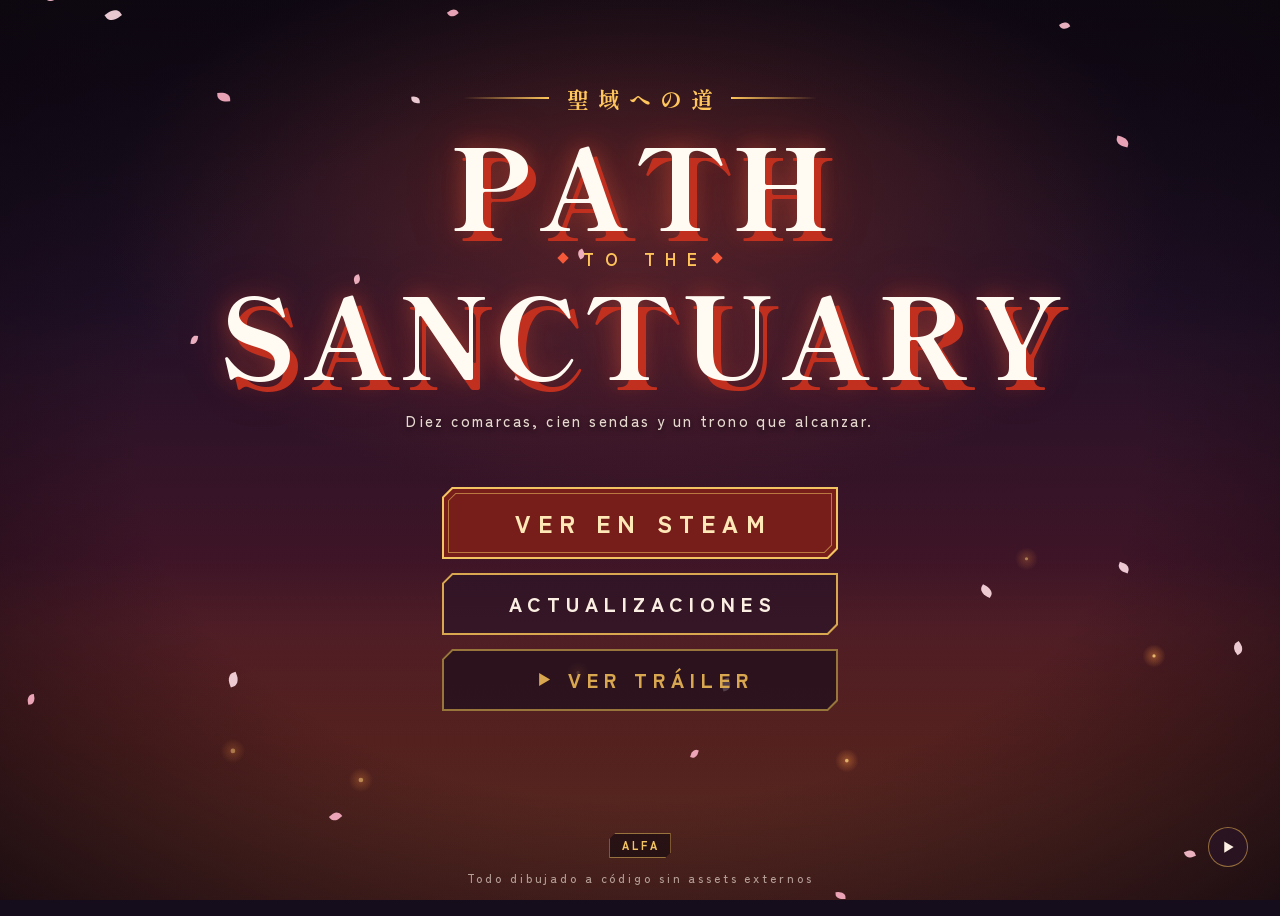
==== index.html @ 7b911934 "0.9" ====
<!doctype html>
<html lang="es">
<head>
  <meta charset="utf-8">
  <meta name="viewport" content="width=device-width, initial-scale=1">
  <title>Path to the Sanctuary</title>
  <meta name="description" content="Path to the Sanctuary (聖域への道): diez comarcas de diez sendas cada una. Se baja matando lo que salga al paso hasta que la puerta se abre.">
  <meta name="theme-color" content="#160d1c">
  <meta property="og:title" content="Path to the Sanctuary">
  <meta property="og:description" content="Diez comarcas, cien sendas y un trono que alcanzar.">
  <link rel="icon" href="assets/img/icono.svg" type="image/svg+xml">
  <link rel="preconnect" href="https://fonts.googleapis.com">
  <link rel="preconnect" href="https://fonts.gstatic.com" crossorigin>
  <link href="https://fonts.googleapis.com/css2?family=Shippori+Mincho+B1:wght@800&family=Zen+Kaku+Gothic+New:wght@500;700;900&display=swap" rel="stylesheet">
  <link rel="stylesheet" href="css/comun.css">
  <link rel="stylesheet" href="css/index.css">
</head>
<body>

  <div class="fondo" aria-hidden="true">
    <video class="fondo__video" src="assets/video/fondo.mp4" autoplay muted loop playsinline preload="auto"></video>
    <div class="fondo__velo"></div>
    <div class="fondo__vineta"></div>
    <canvas class="fondo__petalos"></canvas>
  </div>

  <button class="mando mando--pausa" type="button" data-pausa-fondo aria-label="Pausar el vídeo de fondo"></button>

  <main class="portada">
    <div></div>

    <div class="hero">
      <div class="rotulo portada__rotulo">
        <p class="rotulo__kanji aparece" lang="ja"><span>聖域への道</span></p>
        <h1 class="aparece aparece--2">
          <span class="titular">PATH</span>
          <span class="enlace"><span>TO THE</span></span>
          <span class="titular">SANCTUARY</span>
        </h1>
        <p class="lema aparece aparece--3">Diez comarcas, cien sendas y un trono que alcanzar.</p>
      </div>

      <nav class="botonera aparece aparece--4" aria-label="Principal">
        <a class="boton boton--principal" data-steam href="https://store.steampowered.com/" target="_blank" rel="noopener">
          <i class="boton__doble" aria-hidden="true"></i>
          <span>VER EN STEAM</span>
        </a>
        <a class="boton" href="actualizaciones.html"><span>ACTUALIZACIONES</span></a>
        <button class="boton boton--callado" type="button" data-abrir-trailer>
          <svg viewBox="0 0 24 24" fill="currentColor" aria-hidden="true"><path d="M7 4.5v15l12.5-7.5z"/></svg>
          <span>VER TRÁILER</span>
        </button>
      </nav>
    </div>

    <footer class="portada__pie">
      <span class="sello">ALFA</span>
      <p>Todo dibujado a código sin assets externos</p>
    </footer>
  </main>

  <div class="cine" id="cine" role="dialog" aria-modal="true" aria-label="Tráiler de Path to the Sanctuary" aria-hidden="true">
    <div class="cine__marco">
      <video src="assets/video/trailer.mp4" controls playsinline preload="none"></video>
      <button class="mando cine__cerrar" type="button" data-cerrar-trailer aria-label="Cerrar el tráiler">
        <svg viewBox="0 0 24 24" fill="none" stroke="currentColor" stroke-width="2.6" stroke-linecap="round" aria-hidden="true"><path d="M6 6l12 12M18 6L6 18"/></svg>
      </button>
    </div>
  </div>

  <script src="js/config.js"></script>
  <script src="js/fondo.js"></script>
  <script src="js/index.js"></script>
</body>
</html>
---- css/comun.css ----
/* comun.css - estilos compartidos por todas las páginas */

:root {
  --noche: #160d1c;
  --velo: 12, 6, 14; /* en rgb, para usarlo con transparencia */
  --panel: rgba(48, 24, 40, .92);

  --oro: #d9a74f;
  --oro-vivo: #f2c462;
  --oro-palido: #ffe7a6;
  --oro-rotulo: #ffc65c;
  --ceniza: #fbeee2;
  --melocoton: #ffd6b5;
  --blanco: #fffaf4;
  --crema: #ffe8b8;
  --bermellon: #8a2218;
  --avivado: #ec6a2c;
  --sol: #f4593a;
  --titular: #fffbf2;
  --titular-sombra: #c1301f;

  --cielo-1: #1e1733;
  --cielo-2: #40204c;
  --cielo-3: #8b2c4e;
  --cielo-4: #cf4a34;
  --cielo-5: #ff8f3d;

  --mincho: "Shippori Mincho B1", "Yu Mincho", serif;
  --gothic: "Zen Kaku Gothic New", "Yu Gothic", system-ui, sans-serif;

  --corte: 10px;
  --ancho-botones: 396px;

  --cursor: url("../assets/img/cursor.svg") 1 1, auto;
  --cursor-mano: url("../assets/img/cursor-mano.svg") 6 1, pointer;
}

/* ---------- Base ---------- */

*, *::before, *::after { box-sizing: border-box; }

html { background: var(--noche); color-scheme: dark; cursor: var(--cursor); }

a, button { cursor: var(--cursor-mano); }

body {
  margin: 0;
  min-height: 100vh;
  min-height: 100svh;
  color: var(--ceniza);
  font-family: var(--gothic);
  font-weight: 500;
  line-height: 1.6;
  -webkit-font-smoothing: antialiased;
  overflow-x: hidden;
}

img, video { display: block; max-width: 100%; }

[hidden] { display: none !important; }

a { color: inherit; }

:focus-visible { outline: 2px solid var(--oro-vivo); outline-offset: 4px; }

/* ---------- Fondo: vídeo, velo, viñeta y pétalos ---------- */

.fondo {
  position: fixed;
  inset: 0;
  z-index: -1;
  overflow: hidden;
  background: linear-gradient(to bottom, var(--cielo-1) 0%, var(--cielo-2) 34%,
    var(--cielo-3) 62%, var(--cielo-4) 84%, var(--cielo-5) 100%);
}

.fondo__video {
  position: absolute;
  inset: 0;
  width: 100%;
  height: 100%;
  object-fit: cover;
  opacity: 0;
  /* ampliado para dejar fuera del cuadro el HUD de la partida */
  transform: scale(1.24);
  transition: opacity 1.2s ease;
}

.fondo__video.listo { opacity: 1; }

.fondo__velo {
  position: absolute;
  inset: 0;
  background:
    radial-gradient(ellipse 60% 45% at 50% 24%, rgba(244, 89, 58, .28), rgba(244, 89, 58, 0) 70%),
    linear-gradient(to bottom, rgba(var(--velo), .8) 0%, rgba(var(--velo), .58) 38%,
      rgba(var(--velo), .62) 70%, rgba(var(--velo), .92) 100%);
}

.fondo__velo::after {
  content: "";
  position: absolute;
  left: 0; right: 0; bottom: 0;
  height: 38%;
  background: linear-gradient(to top, rgba(207, 74, 52, .28), rgba(207, 74, 52, 0));
  mix-blend-mode: screen;
}

/* más oscuro, para páginas con mucho texto */
.fondo--hondo .fondo__velo {
  background:
    radial-gradient(ellipse 60% 35% at 50% 0%, rgba(244, 89, 58, .22), rgba(244, 89, 58, 0) 70%),
    linear-gradient(to bottom, rgba(var(--velo), .86), rgba(var(--velo), .8) 50%, rgba(var(--velo), .93));
}

.fondo__vineta {
  position: absolute;
  inset: 0;
  background: radial-gradient(ellipse at center, rgba(0, 0, 0, 0) 55%, rgba(var(--velo), .75) 100%);
}

.fondo__petalos {
  position: absolute;
  inset: 0;
  width: 100%;
  height: 100%;
  pointer-events: none;
}

/* ---------- Mando: botón redondo (pausa, cerrar) ---------- */

.mando {
  display: inline-flex;
  align-items: center;
  justify-content: center;
  width: 40px;
  height: 40px;
  padding: 0;
  border: 1px solid rgba(217, 167, 79, .6);
  border-radius: 50%;
  background: rgba(43, 20, 39, .7);
  color: var(--ceniza);
  transition: background .12s, border-color .12s, transform .12s;
}

.mando:hover { background: rgba(224, 80, 46, .84); border-color: var(--melocoton); transform: scale(1.06); }

.mando svg { width: 18px; height: 18px; }

.mando--pausa {
  position: fixed;
  right: clamp(16px, 3vw, 32px);
  bottom: 33px;
  z-index: 20;
}

/* ---------- Rótulo: kanji, titular y lema ---------- */

.rotulo {
  text-align: center;
  user-select: none;
}

.rotulo h1 { margin: 0; font-weight: inherit; }
.rotulo h1 .titular { display: block; }

.rotulo__kanji {
  display: flex;
  align-items: center;
  justify-content: center;
  gap: 18px;
  margin: 0 0 12px;
  font-family: var(--mincho);
  font-weight: 800;
  font-size: clamp(16px, 2.2vw, 22px);
  letter-spacing: .42em;
  color: var(--oro-rotulo);
}

/* compensa el espaciado de la última letra para centrar el texto */
.rotulo__kanji span { margin-right: -.42em; }

.rotulo__kanji::before,
.rotulo__kanji::after {
  content: "";
  width: clamp(40px, 7vw, 86px);
  height: 2px;
}

.rotulo__kanji::before { background: linear-gradient(to right, rgba(255, 198, 92, 0), var(--oro-rotulo)); }
.rotulo__kanji::after { background: linear-gradient(to right, var(--oro-rotulo), rgba(255, 198, 92, 0)); }

.titular {
  margin: 0;
  font-family: var(--mincho);
  font-weight: 800;
  font-size: var(--tam-titular, clamp(36px, 11.5vw, 112px));
  line-height: .98;
  letter-spacing: .06em;
  margin-right: -.06em;
  color: var(--titular);
  text-shadow:
    .07em .085em 0 var(--titular-sombra),
    0 0 .2em rgba(244, 89, 58, .38),
    0 0 .38em rgba(244, 89, 58, .24),
    0 0 .6em rgba(244, 89, 58, .16);
}

.lema {
  margin: 22px auto 0;
  max-width: 38em;
  font-size: 15px;
  letter-spacing: .16em;
  color: rgba(251, 238, 226, .9);
  text-shadow: 0 2px 6px rgba(var(--velo), .8);
}

/* ---------- Botón: laca con filete y dos esquinas en chaflán ---------- */

.boton {
  --b: 2px;
  --fondo: rgba(43, 20, 39, .7);
  --filete: var(--oro);
  --letra: var(--ceniza);
  --brillo: rgba(244, 89, 58, .55);

  position: relative;
  isolation: isolate;
  display: flex;
  align-items: center;
  justify-content: center;
  width: 100%;
  height: 62px;
  padding: 0 20px;
  border: 0;
  background: none;
  font-family: var(--gothic);
  font-weight: 900;
  font-size: 20px;
  letter-spacing: .3em;
  text-transform: uppercase;
  text-decoration: none;
  color: var(--letra);
  transition: transform .12s ease, color .12s ease, filter .12s ease;
  -webkit-tap-highlight-color: transparent;
}

.boton > span { position: relative; z-index: 2; margin-right: -.3em; white-space: nowrap; }

.boton svg { position: relative; z-index: 2; width: 1.05em; height: 1.05em; margin-right: .7em; flex: none; }

/* el fondo */
.boton::before {
  content: "";
  position: absolute;
  inset: 0;
  z-index: -1;
  background: var(--fondo);
  clip-path: polygon(var(--corte) 0, 100% 0, 100% calc(100% - var(--corte)),
    calc(100% - var(--corte)) 100%, 0 100%, 0 var(--corte));
  transition: background .12s ease;
}

/* el filete: un anillo con la misma silueta */
.boton::after {
  content: "";
  position: absolute;
  inset: 0;
  z-index: 1;
  background: var(--filete);
  clip-path: polygon(evenodd,
    var(--corte) 0, 100% 0, 100% calc(100% - var(--corte)), calc(100% - var(--corte)) 100%,
    0 100%, 0 var(--corte), var(--corte) 0,
    calc(var(--corte) + var(--b) * .41) var(--b), var(--b) calc(var(--corte) + var(--b) * .41),
    var(--b) calc(100% - var(--b)), calc(100% - var(--corte) - var(--b) * .41) calc(100% - var(--b)),
    calc(100% - var(--b)) calc(100% - var(--corte) - var(--b) * .41), calc(100% - var(--b)) var(--b),
    calc(var(--corte) + var(--b) * .41) var(--b));
  transition: background .12s ease;
}

.boton:hover,
.boton:focus-visible {
  --fondo: rgba(224, 80, 46, .84);
  --filete: var(--melocoton);
  --letra: var(--blanco);
  transform: scale(1.035);
  filter: drop-shadow(0 0 5px var(--brillo));
  outline: none;
}

.boton:active { transform: scale(1.02); }

.boton--principal {
  --fondo: rgba(138, 34, 24, .78);
  --filete: var(--oro-vivo);
  --letra: var(--crema);
  --brillo: rgba(255, 199, 92, .6);
  height: 72px;
  font-size: 24px;
}

.boton--principal:hover,
.boton--principal:focus-visible {
  --fondo: rgba(236, 106, 44, .88);
  --filete: var(--oro-palido);
  --letra: var(--blanco);
}

/* segundo filete por dentro del principal */
.boton__doble {
  position: absolute;
  inset: 6px;
  z-index: 1;
  background: var(--filete);
  opacity: .55;
  --c: calc(var(--corte) - 2.5px);
  clip-path: polygon(evenodd,
    var(--c) 0, 100% 0, 100% calc(100% - var(--c)), calc(100% - var(--c)) 100%,
    0 100%, 0 var(--c), var(--c) 0,
    calc(var(--c) + .41px) 1px, 1px calc(var(--c) + .41px), 1px calc(100% - 1px),
    calc(100% - var(--c) - .41px) calc(100% - 1px), calc(100% - 1px) calc(100% - var(--c) - .41px),
    calc(100% - 1px) 1px, calc(var(--c) + .41px) 1px);
  transition: background .12s ease;
  pointer-events: none;
}

.boton--callado {
  --fondo: rgba(31, 15, 28, .75);
  --filete: #98753a;
  --letra: var(--oro);
}

.boton--chico {
  height: 48px;
  font-size: 15px;
  width: auto;
  padding: 0 26px;
}

/* ---------- Animación de entrada ---------- */

.aparece {
  opacity: 0;
  transform: translateY(14px);
  animation: aparecer .9s cubic-bezier(.2, .7, .2, 1) forwards;
}

.aparece--2 { animation-delay: .18s; }
.aparece--3 { animation-delay: .36s; }
.aparece--4 { animation-delay: .6s; }

@keyframes aparecer { to { opacity: 1; transform: none; } }

/* ---------- Móvil y movimiento reducido ---------- */

@media (max-width: 640px) {
  .boton { font-size: 16px; height: 56px; letter-spacing: .24em; }
  .boton > span { margin-right: -.24em; }
  .boton--principal { font-size: 19px; height: 64px; }
  .boton--chico { font-size: 13px; height: 44px; }
}

@media (prefers-reduced-motion: reduce) {
  *, *::before, *::after { animation-duration: .01ms !important; animation-iteration-count: 1 !important; transition-duration: .01ms !important; }
  .aparece { opacity: 1; transform: none; }
}
---- css/index.css ----
/* index.css - estilos de la portada */

/* ---------- Portada ---------- */

.portada {
  position: relative;
  display: grid;
  grid-template-rows: 1fr auto 1fr;
  grid-template-columns: minmax(0, 1fr);
  min-height: 100vh;
  min-height: 100svh;
  padding: 84px 16px 28px;
}

.hero { translate: 0 -90px; }

.portada__rotulo { align-self: end; padding-bottom: clamp(28px, 6vh, 64px); }

/* "TO THE" entre los dos renglones del titular */
.enlace {
  display: flex;
  align-items: center;
  justify-content: center;
  gap: 16px;
  margin: .42em 0 .3em;
  font-family: var(--gothic);
  font-weight: 700;
  font-size: clamp(13px, 1.4vw, 17px);
  letter-spacing: .62em;
  color: var(--oro-rotulo);
}

.enlace span { margin-right: -.62em; }

/* rombos a los lados */
.enlace::before,
.enlace::after {
  content: "";
  width: 8px;
  height: 8px;
  background: var(--sol);
  transform: rotate(45deg);
}

.botonera {
  display: flex;
  flex-direction: column;
  gap: 14px;
  width: min(var(--ancho-botones), 100%);
  margin: 0 auto;
}

/* ---------- Pie ---------- */

.portada__pie {
  align-self: end;
  display: flex;
  flex-direction: column;
  align-items: center;
  gap: 10px;
  padding-top: 32px;
  text-align: center;
}

.portada__pie p {
  margin: 0;
  font-size: 12px;
  letter-spacing: .24em;
  color: rgba(251, 238, 226, .62);
}

.sello {
  display: inline-block;
  padding: 3px 10px 3px 12px;
  font-size: 11px;
  font-weight: 900;
  letter-spacing: .28em;
  color: var(--oro-vivo);
  border: 1px solid rgba(242, 196, 98, .55);
  background: rgba(var(--velo), .55);
  clip-path: polygon(6px 0, 100% 0, 100% calc(100% - 6px), calc(100% - 6px) 100%, 0 100%, 0 6px);
}

/* ---------- Tráiler ---------- */

.cine {
  position: fixed;
  inset: 0;
  z-index: 50;
  display: grid;
  place-items: center;
  padding: 16px;
  background: rgba(var(--velo), .92);
  opacity: 0;
  visibility: hidden;
  transition: opacity .25s ease, visibility 0s linear .25s;
}

.cine.abierto { opacity: 1; visibility: visible; transition: opacity .25s ease; }

.cine__marco {
  position: relative;
  width: min(1200px, 100%);
  padding: 10px;
  background: var(--panel);
  clip-path: polygon(14px 0, 100% 0, 100% calc(100% - 14px), calc(100% - 14px) 100%, 0 100%, 0 14px);
  box-shadow: inset 0 0 0 2px rgba(255, 198, 92, .63);
}

.cine__marco video { width: 100%; aspect-ratio: 16 / 9; background: #000; }

.cine__cerrar { position: absolute; top: 18px; right: 18px; z-index: 2; }
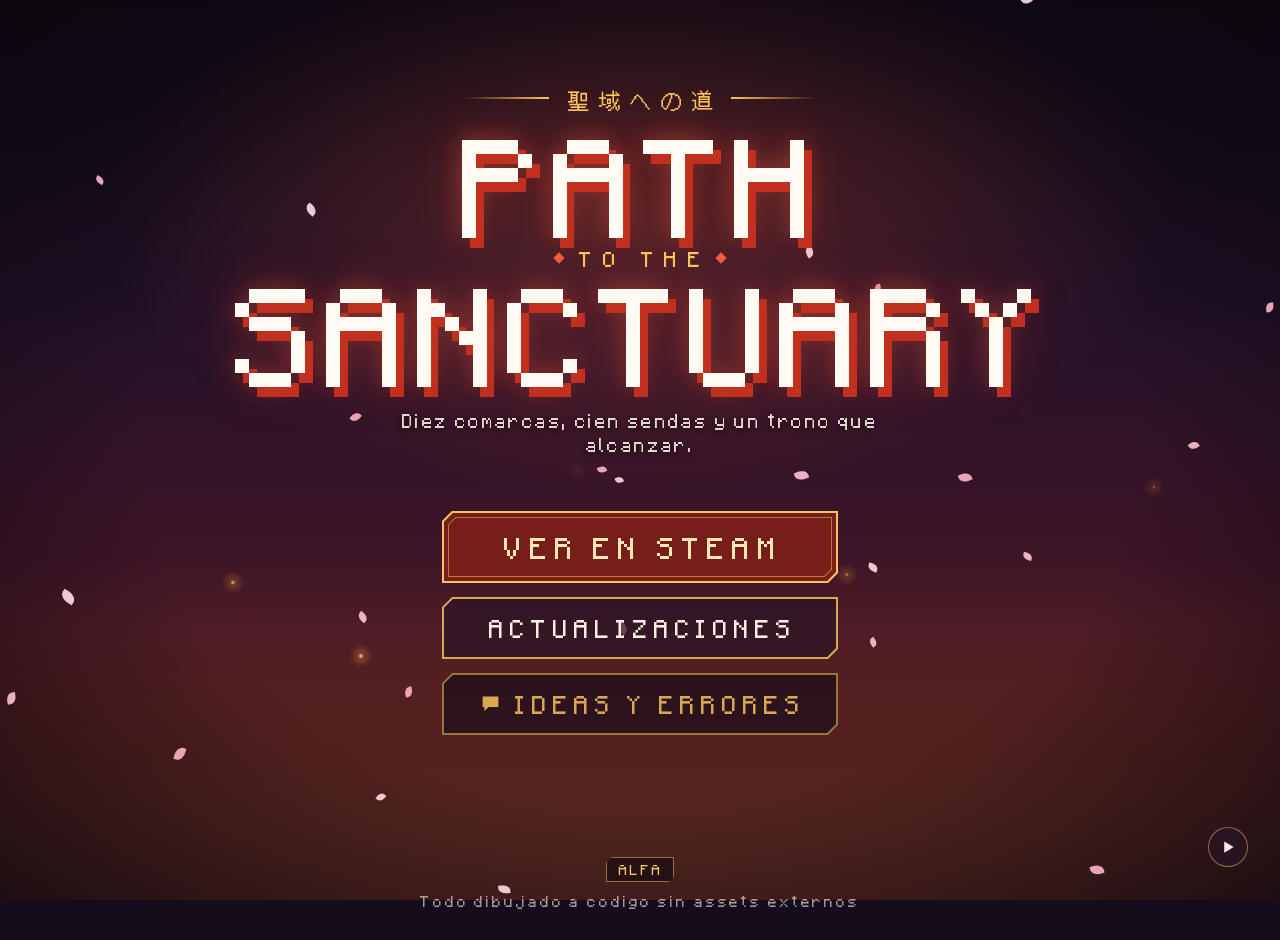
==== commit 9506ae1d: "0.10" ====
--- a/index.html
+++ b/index.html
@@ -9,9 +9,7 @@
   <meta property="og:title" content="Path to the Sanctuary">
   <meta property="og:description" content="Diez comarcas, cien sendas y un trono que alcanzar.">
   <link rel="icon" href="assets/img/icono.svg" type="image/svg+xml">
-  <link rel="preconnect" href="https://fonts.googleapis.com">
-  <link rel="preconnect" href="https://fonts.gstatic.com" crossorigin>
-  <link href="https://fonts.googleapis.com/css2?family=Shippori+Mincho+B1:wght@800&family=Zen+Kaku+Gothic+New:wght@500;700;900&display=swap" rel="stylesheet">
+  <link rel="stylesheet" href="css/fuente.css">
   <link rel="stylesheet" href="css/comun.css">
   <link rel="stylesheet" href="css/index.css">
 </head>
@@ -46,27 +44,18 @@
           <span>VER EN STEAM</span>
         </a>
         <a class="boton" href="actualizaciones.html"><span>ACTUALIZACIONES</span></a>
-        <button class="boton boton--callado" type="button" data-abrir-trailer>
-          <svg viewBox="0 0 24 24" fill="currentColor" aria-hidden="true"><path d="M7 4.5v15l12.5-7.5z"/></svg>
-          <span>VER TRÁILER</span>
-        </button>
+        <a class="boton boton--callado" href="tablon.html">
+          <svg viewBox="0 0 24 24" fill="currentColor" aria-hidden="true"><path d="M3 4h18v12H10l-5 4.5V16H3z"/></svg>
+          <span>IDEAS Y ERRORES</span>
+        </a>
       </nav>
     </div>
 
     <footer class="portada__pie">
       <span class="sello">ALFA</span>
-      <p>Todo dibujado a código sin assets externos</p>
+      <p>Todo dibujado a codigo sin assets externos</p>
     </footer>
   </main>
-
-  <div class="cine" id="cine" role="dialog" aria-modal="true" aria-label="Tráiler de Path to the Sanctuary" aria-hidden="true">
-    <div class="cine__marco">
-      <video src="assets/video/trailer.mp4" controls playsinline preload="none"></video>
-      <button class="mando cine__cerrar" type="button" data-cerrar-trailer aria-label="Cerrar el tráiler">
-        <svg viewBox="0 0 24 24" fill="none" stroke="currentColor" stroke-width="2.6" stroke-linecap="round" aria-hidden="true"><path d="M6 6l12 12M18 6L6 18"/></svg>
-      </button>
-    </div>
-  </div>
 
   <script src="js/config.js"></script>
   <script src="js/fondo.js"></script>
--- a/css/fuente.css
+++ b/css/fuente.css
@@ -0,0 +1,19 @@
+/* fuente.css - la fuente de Senda, incrustada para que cargue también abriendo los .html desde el disco (file://) */
+
+@font-face {
+  font-family: "Senda";
+  src: url("[data-uri]") format("truetype");
+  font-weight: 100 900;
+  font-style: normal;
+  font-display: block;
+}
+
+/* Como en el juego: lo que la de Senda no trae (japonés, tildes, «·», «…»)
+   se escribe con DotGothic16, también de puntos. Solo se descarga si hace falta. */
+@font-face {
+  font-family: "DotGothic16";
+  src: url("../assets/fuentes/DotGothic16-Regular.ttf") format("truetype");
+  font-weight: 100 900;
+  font-style: normal;
+  font-display: block;
+}
--- a/css/comun.css
+++ b/css/comun.css
@@ -25,8 +25,8 @@
   --cielo-4: #cf4a34;
   --cielo-5: #ff8f3d;
 
-  --mincho: "Shippori Mincho B1", "Yu Mincho", serif;
-  --gothic: "Zen Kaku Gothic New", "Yu Gothic", system-ui, sans-serif;
+  --mincho: "Senda", "DotGothic16";
+  --gothic: "Senda", "DotGothic16";
 
   --corte: 10px;
   --ancho-botones: 396px;
@@ -42,6 +42,8 @@
 html { background: var(--noche); color-scheme: dark; cursor: var(--cursor); }
 
 a, button { cursor: var(--cursor-mano); }
+
+button, input, select, textarea { font-family: inherit; }
 
 body {
   margin: 0;
@@ -337,6 +339,75 @@
   padding: 0 26px;
 }
 
+/* ---------- Barra: el botón de volver, arriba a la derecha ---------- */
+
+.barra {
+  position: fixed;
+  top: 0; left: 0; right: 0;
+  z-index: 20;
+  display: flex;
+  justify-content: flex-end;
+  padding: 14px clamp(16px, 3vw, 32px);
+  pointer-events: none;
+}
+
+.barra > * { pointer-events: auto; }
+
+/* ---------- Tablilla: panel lacado con filete dorado ---------- */
+
+.tablilla {
+  --c: 16px;
+  position: relative;
+  padding: 24px clamp(18px, 4vw, 34px) 26px;
+  background: linear-gradient(to bottom, rgba(58, 29, 48, .94), rgba(36, 17, 31, .94));
+  clip-path: polygon(var(--c) 0, 100% 0, 100% calc(100% - var(--c)), calc(100% - var(--c)) 100%, 0 100%, 0 var(--c));
+}
+
+/* el filete dorado */
+.tablilla::after {
+  content: "";
+  position: absolute;
+  inset: 0;
+  pointer-events: none;
+  background: rgba(255, 198, 92, .63);
+  clip-path: polygon(evenodd,
+    var(--c) 0, 100% 0, 100% calc(100% - var(--c)), calc(100% - var(--c)) 100%,
+    0 100%, 0 var(--c), var(--c) 0,
+    calc(var(--c) + .83px) 2px, 2px calc(var(--c) + .83px), 2px calc(100% - 2px),
+    calc(100% - var(--c) - .83px) calc(100% - 2px), calc(100% - 2px) calc(100% - var(--c) - .83px),
+    calc(100% - 2px) 2px, calc(var(--c) + .83px) 2px);
+}
+
+.raya {
+  height: 1px;
+  margin: 16px 0 16px;
+  background: linear-gradient(to right, rgba(255, 198, 92, .75), rgba(255, 198, 92, 0) 80%);
+}
+
+/* ---------- Farol: cargando o sin entradas ---------- */
+
+.farol {
+  display: flex;
+  flex-direction: column;
+  align-items: center;
+  gap: 18px;
+  padding: 56px 16px;
+  text-align: center;
+  color: rgba(251, 238, 226, .85);
+  letter-spacing: .12em;
+}
+
+.farol__luz {
+  width: 34px;
+  height: 46px;
+  border-radius: 45% 45% 40% 40%;
+  background: radial-gradient(ellipse at 50% 55%, #fff0c4, #ffcf72 45%, #c8402f 100%);
+  box-shadow: 0 0 30px 8px rgba(255, 207, 114, .45);
+  animation: latir 1.6s ease-in-out infinite;
+}
+
+@keyframes latir { 50% { box-shadow: 0 0 44px 14px rgba(255, 207, 114, .7); transform: scale(1.05); } }
+
 /* ---------- Animación de entrada ---------- */
 
 .aparece {
--- a/css/index.css
+++ b/css/index.css
@@ -80,33 +80,3 @@
   background: rgba(var(--velo), .55);
   clip-path: polygon(6px 0, 100% 0, 100% calc(100% - 6px), calc(100% - 6px) 100%, 0 100%, 0 6px);
 }
-
-/* ---------- Tráiler ---------- */
-
-.cine {
-  position: fixed;
-  inset: 0;
-  z-index: 50;
-  display: grid;
-  place-items: center;
-  padding: 16px;
-  background: rgba(var(--velo), .92);
-  opacity: 0;
-  visibility: hidden;
-  transition: opacity .25s ease, visibility 0s linear .25s;
-}
-
-.cine.abierto { opacity: 1; visibility: visible; transition: opacity .25s ease; }
-
-.cine__marco {
-  position: relative;
-  width: min(1200px, 100%);
-  padding: 10px;
-  background: var(--panel);
-  clip-path: polygon(14px 0, 100% 0, 100% calc(100% - 14px), calc(100% - 14px) 100%, 0 100%, 0 14px);
-  box-shadow: inset 0 0 0 2px rgba(255, 198, 92, .63);
-}
-
-.cine__marco video { width: 100%; aspect-ratio: 16 / 9; background: #000; }
-
-.cine__cerrar { position: absolute; top: 18px; right: 18px; z-index: 2; }
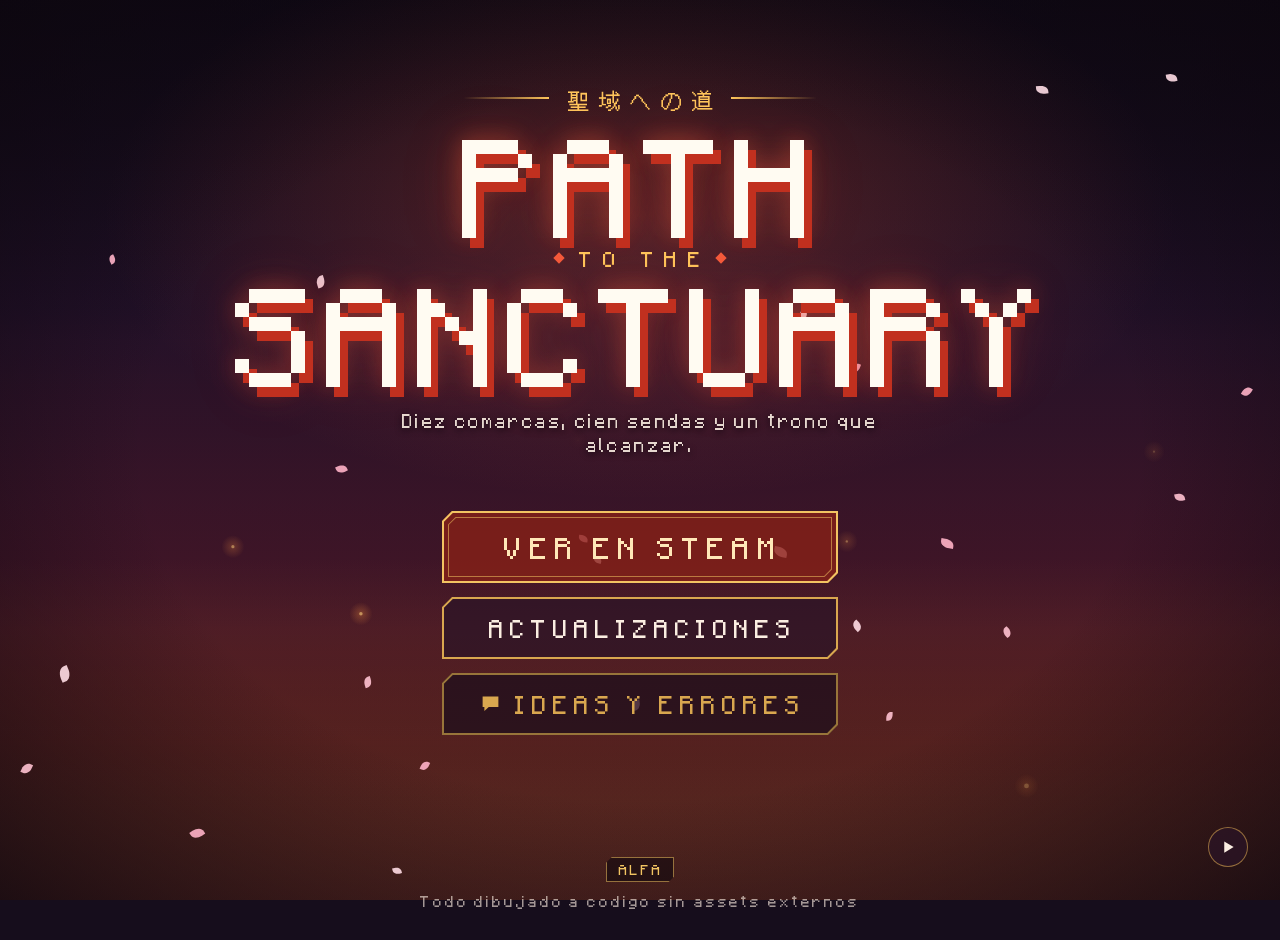
==== commit b088b98a: "0.20a" ====
--- a/index.html
+++ b/index.html
@@ -43,8 +43,8 @@
           <i class="boton__doble" aria-hidden="true"></i>
           <span>VER EN STEAM</span>
         </a>
-        <a class="boton" href="actualizaciones.html"><span>ACTUALIZACIONES</span></a>
-        <a class="boton boton--callado" href="tablon.html">
+        <a class="boton" href="/actualizaciones"><span>ACTUALIZACIONES</span></a>
+        <a class="boton boton--callado" href="/tablon">
           <svg viewBox="0 0 24 24" fill="currentColor" aria-hidden="true"><path d="M3 4h18v12H10l-5 4.5V16H3z"/></svg>
           <span>IDEAS Y ERRORES</span>
         </a>
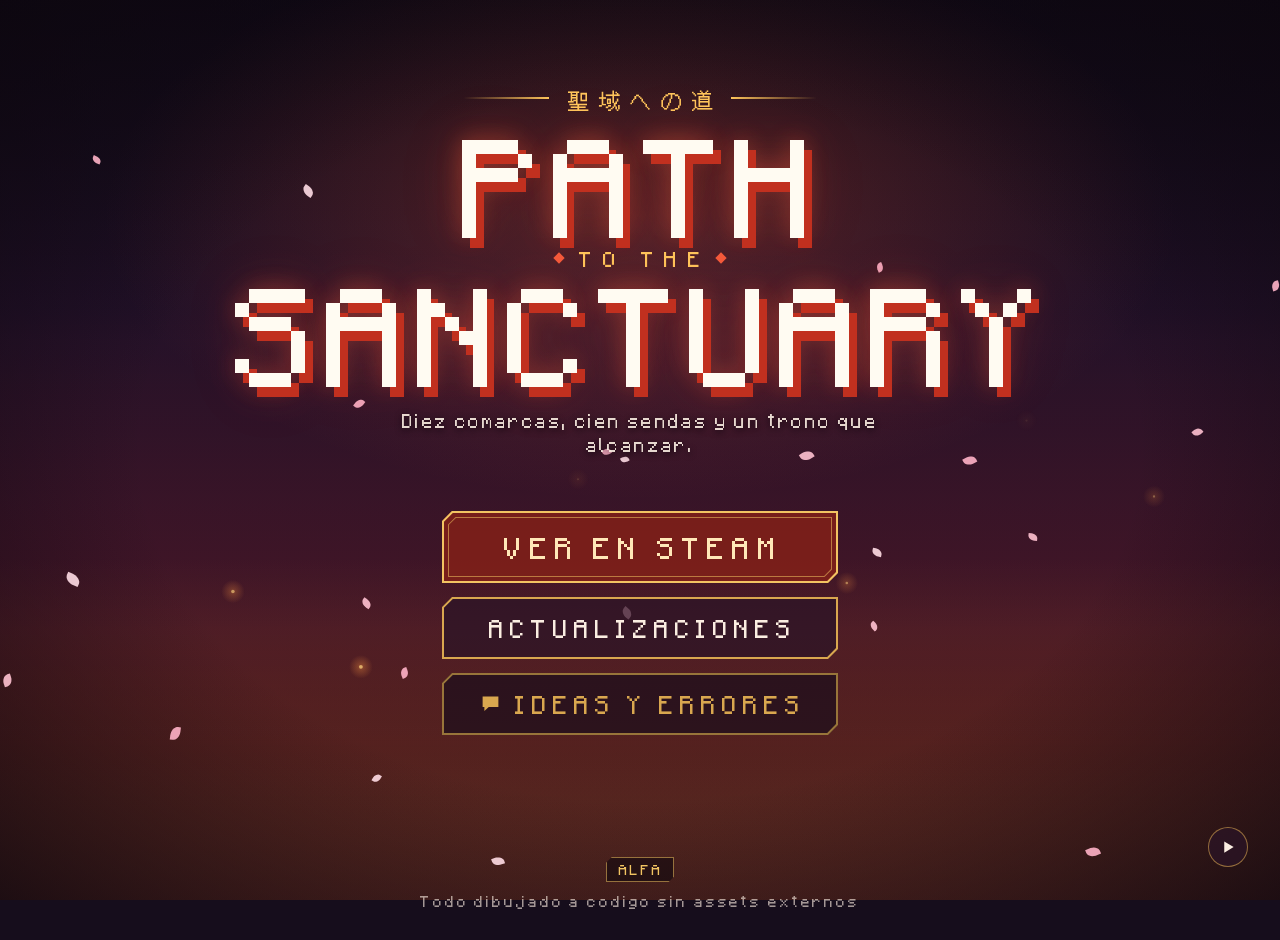
==== commit 795dc0bb: "0.50" ====
--- a/index.html
+++ b/index.html
@@ -8,7 +8,7 @@
   <meta name="theme-color" content="#160d1c">
   <meta property="og:title" content="Path to the Sanctuary">
   <meta property="og:description" content="Diez comarcas, cien sendas y un trono que alcanzar.">
-  <link rel="icon" href="assets/img/icono.svg" type="image/svg+xml">
+  <link rel="icon" href="assets/img/icono.png" type="image/png" sizes="256x256">
   <link rel="stylesheet" href="css/fuente.css">
   <link rel="stylesheet" href="css/comun.css">
   <link rel="stylesheet" href="css/index.css">
@@ -43,8 +43,8 @@
           <i class="boton__doble" aria-hidden="true"></i>
           <span>VER EN STEAM</span>
         </a>
-        <a class="boton" href="/actualizaciones"><span>ACTUALIZACIONES</span></a>
-        <a class="boton boton--callado" href="/tablon">
+        <a class="boton" href="actualizaciones.html"><span>ACTUALIZACIONES</span></a>
+        <a class="boton boton--callado" href="tablon.html">
           <svg viewBox="0 0 24 24" fill="currentColor" aria-hidden="true"><path d="M3 4h18v12H10l-5 4.5V16H3z"/></svg>
           <span>IDEAS Y ERRORES</span>
         </a>
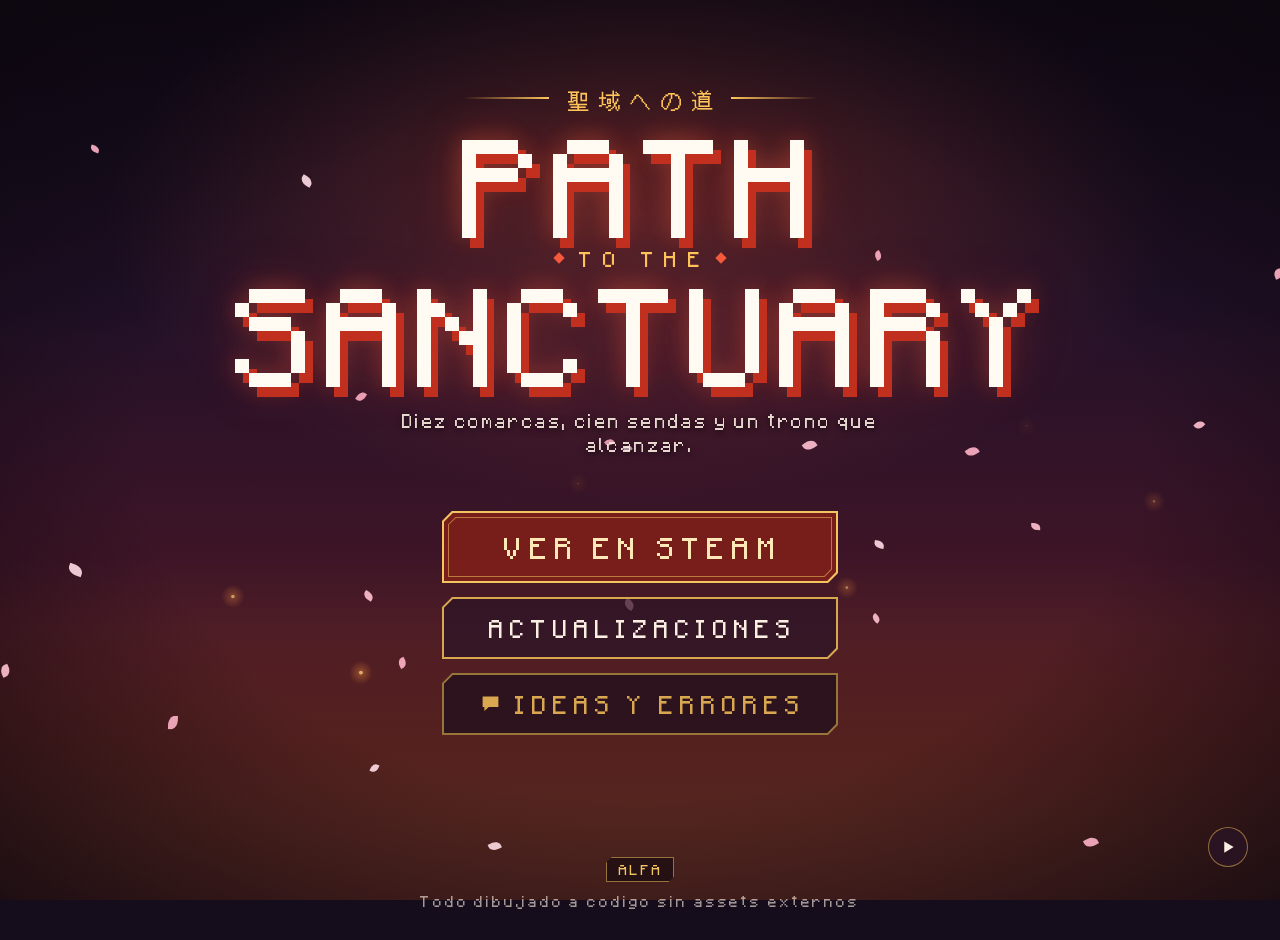
==== commit c5930b17: "0.50a" ====
--- a/index.html
+++ b/index.html
@@ -16,7 +16,7 @@
 <body>
 
   <div class="fondo" aria-hidden="true">
-    <video class="fondo__video" src="assets/video/fondo.mp4" autoplay muted loop playsinline preload="auto"></video>
+    <video class="fondo__video" src="assets/video/trailer.mp4" autoplay muted loop playsinline preload="auto"></video>
     <div class="fondo__velo"></div>
     <div class="fondo__vineta"></div>
     <canvas class="fondo__petalos"></canvas>
